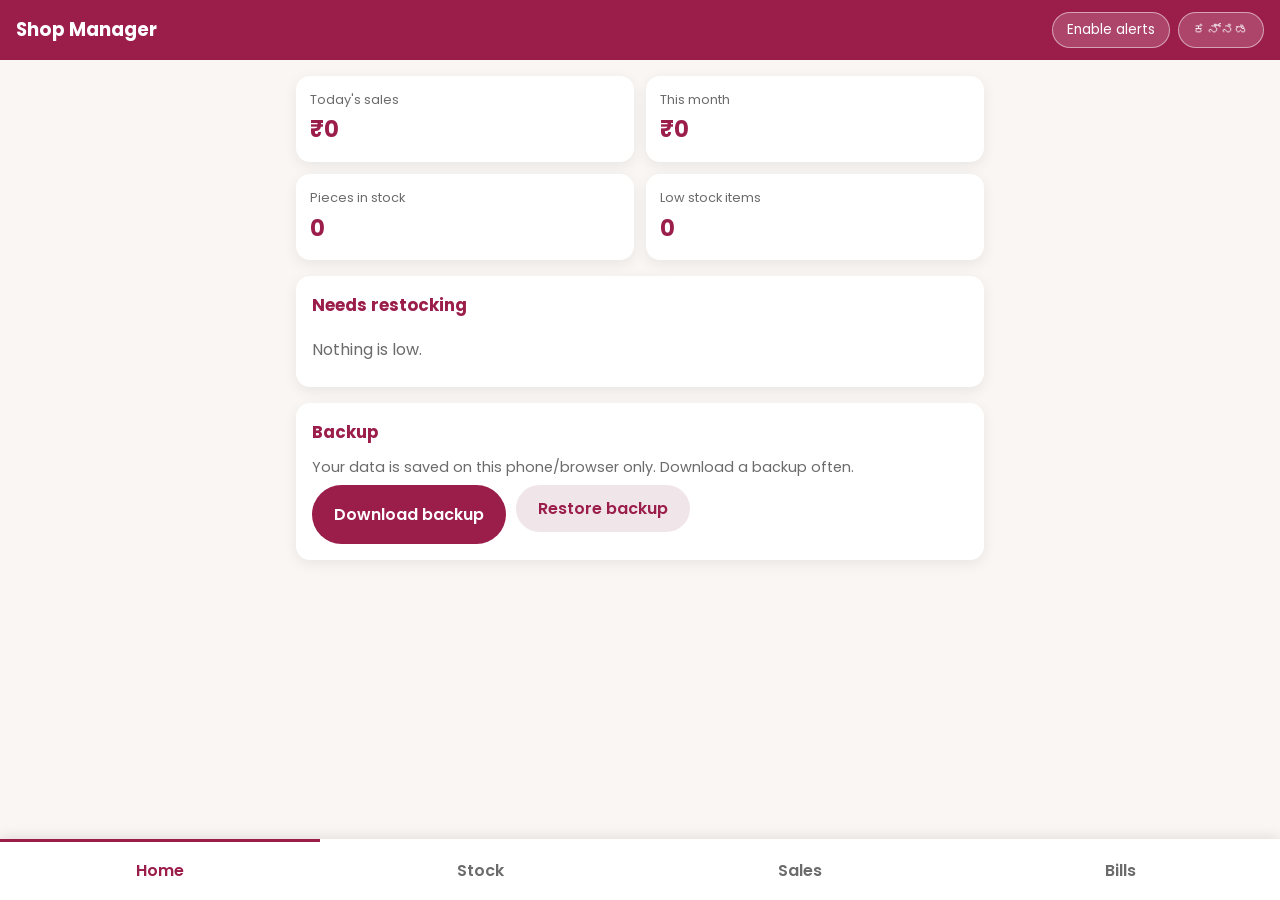
==== admin.html @ 54813d95 "First version" ====
<!DOCTYPE html>
<html lang="en">
<head>
  <meta charset="UTF-8" />
  <meta name="viewport" content="width=device-width, initial-scale=1.0" />
  <meta name="robots" content="noindex, nofollow" />
  <title>Shop Manager</title>
  <link rel="preconnect" href="https://fonts.googleapis.com" />
  <link rel="preconnect" href="https://fonts.gstatic.com" crossorigin />
  <link href="https://fonts.googleapis.com/css2?family=Noto+Sans+Kannada:wght@400;600;700&family=Poppins:wght@400;500;600&display=swap" rel="stylesheet" />
  <link rel="stylesheet" href="admin.css" />
</head>
<body>

  <header class="top">
    <h1 data-i18n="app.title">Shop Manager</h1>
    <div class="top-actions">
      <button id="alertBtn" class="chip" type="button">Enable alerts</button>
      <button id="langBtn" class="chip" type="button">ಕನ್ನಡ</button>
    </div>
  </header>

  <!-- Red banner shown whenever any item has fewer than 3 pieces -->
  <div id="lowBanner" class="banner" hidden></div>

  <main>

    <!-- HOME -->
    <section id="tab-home" class="tab active">
      <div class="stats">
        <div class="stat"><span class="stat-label" data-i18n="dash.today">Today's sales</span><strong id="statToday">₹0</strong></div>
        <div class="stat"><span class="stat-label" data-i18n="dash.month">This month</span><strong id="statMonth">₹0</strong></div>
        <div class="stat"><span class="stat-label" data-i18n="dash.items">Pieces in stock</span><strong id="statPieces">0</strong></div>
        <div class="stat"><span class="stat-label" data-i18n="dash.low">Low stock items</span><strong id="statLow">0</strong></div>
      </div>

      <div class="card">
        <h2 data-i18n="dash.lowList">Needs restocking</h2>
        <div id="lowList"></div>
      </div>

      <div class="card">
        <h2 data-i18n="dash.backup">Backup</h2>
        <p class="muted" data-i18n="dash.backupHelp">Your data is saved on this phone/browser only. Download a backup often.</p>
        <div class="btn-row">
          <button id="exportBtn" class="btn" type="button" data-i18n="btn.export">Download backup</button>
          <label class="btn btn-light" for="importFile" data-i18n="btn.import">Restore backup</label>
          <input id="importFile" type="file" accept="application/json,.json" hidden />
        </div>
      </div>
    </section>

    <!-- STOCK -->
    <section id="tab-stock" class="tab">
      <form id="itemForm" class="card" autocomplete="off">
        <h2 id="itemFormTitle" data-i18n="stock.add">Add item</h2>
        <input type="hidden" id="itemId" />
        <label><span data-i18n="f.name">Item name</span>
          <input id="itemName" type="text" required maxlength="80" /></label>
        <label><span data-i18n="f.category">Category</span>
          <input id="itemCategory" type="text" maxlength="40" placeholder="Saree, Kurti..." /></label>
        <div class="two">
          <label><span data-i18n="f.cost">Cost price (₹)</span>
            <input id="itemCost" type="number" inputmode="decimal" min="0" step="any" /></label>
          <label><span data-i18n="f.price">Selling price (₹)</span>
            <input id="itemPrice" type="number" inputmode="decimal" min="0" step="any" /></label>
        </div>
        <label><span data-i18n="f.qty">Quantity</span>
          <input id="itemQty" type="number" inputmode="numeric" min="0" step="1" value="0" /></label>
        <div class="btn-row">
          <button class="btn" type="submit" data-i18n="btn.save">Save</button>
          <button id="itemCancel" class="btn btn-light" type="button" data-i18n="btn.cancel" hidden>Cancel</button>
        </div>
      </form>

      <input id="stockSearch" class="search" type="search" data-i18n-ph="stock.search" placeholder="Search items" />
      <div id="stockList"></div>
    </section>

    <!-- SALES -->
    <section id="tab-sales" class="tab">
      <form id="saleForm" class="card" autocomplete="off">
        <h2 data-i18n="sales.record">Record a sale</h2>
        <label><span data-i18n="f.item">Item</span>
          <select id="saleItem" required></select></label>
        <div class="two">
          <label><span data-i18n="f.saleQty">Quantity sold</span>
            <input id="saleQty" type="number" inputmode="numeric" min="1" step="1" value="1" required /></label>
          <label><span data-i18n="f.salePrice">Price per piece (₹)</span>
            <input id="salePrice" type="number" inputmode="decimal" min="0" step="any" required /></label>
        </div>
        <label><span data-i18n="f.date">Date</span>
          <input id="saleDate" type="date" required /></label>
        <button class="btn" type="submit" data-i18n="btn.sell">Record sale</button>
      </form>

      <div class="card">
        <h2><span data-i18n="sales.history">Recent sales</span> · <span id="todayTotal" class="muted">₹0</span></h2>
        <div id="salesList"></div>
      </div>
    </section>

    <!-- BILLS -->
    <section id="tab-bills" class="tab">
      <form id="billForm" class="card" autocomplete="off">
        <h2 data-i18n="bills.add">Save wholesale bill</h2>
        <label><span data-i18n="f.photo">Photo of the list</span>
          <input id="billPhoto" type="file" accept="image/*" /></label>
        <img id="billPreview" class="preview" alt="" hidden />
        <label><span data-i18n="f.supplier">Supplier</span>
          <input id="billSupplier" type="text" maxlength="80" /></label>
        <div class="two">
          <label><span data-i18n="f.date">Date</span>
            <input id="billDate" type="date" required /></label>
          <label><span data-i18n="f.amount">Total amount (₹)</span>
            <input id="billAmount" type="number" inputmode="decimal" min="0" step="any" /></label>
        </div>
        <label><span data-i18n="f.note">Note</span>
          <input id="billNote" type="text" maxlength="120" /></label>
        <button class="btn" type="submit" data-i18n="btn.save">Save</button>
      </form>

      <div class="card">
        <h2 data-i18n="bills.history">Saved bills</h2>
        <div id="billList"></div>
      </div>
    </section>

  </main>

  <nav class="bottom-nav">
    <button class="nav-btn active" data-tab="home" type="button" data-i18n="nav.home">Home</button>
    <button class="nav-btn" data-tab="stock" type="button" data-i18n="nav.stock">Stock</button>
    <button class="nav-btn" data-tab="sales" type="button" data-i18n="nav.sales">Sales</button>
    <button class="nav-btn" data-tab="bills" type="button" data-i18n="nav.bills">Bills</button>
  </nav>

  <!-- Full-size bill photo viewer -->
  <div id="viewer" class="viewer" hidden>
    <button id="viewerClose" class="btn btn-light" type="button" data-i18n="btn.close">Close</button>
    <img id="viewerImg" alt="" />
    <p id="viewerCaption"></p>
  </div>

  <div id="toast" class="toast" hidden></div>

  <script src="admin.js"></script>
</body>
</html>
---- admin.css ----
:root {
  --primary: #9b1d4a;
  --primary-dark: #7a1439;
  --accent: #d9a441;
  --bg: #faf6f3;
  --card: #ffffff;
  --text: #2b2b2b;
  --muted: #6b6b6b;
  --ok: #1b8a4b;
  --warn: #c77700;
  --bad: #c62828;
  --radius: 14px;
  --shadow: 0 4px 14px rgba(0, 0, 0, 0.07);
}

* { box-sizing: border-box; margin: 0; padding: 0; }
[hidden] { display: none !important; }

body {
  font-family: "Poppins", sans-serif;
  background: var(--bg);
  color: var(--text);
  line-height: 1.6;
  padding-bottom: 84px;
}
body.kn { font-family: "Noto Sans Kannada", "Poppins", sans-serif; line-height: 1.8; }

/* TOP BAR */
.top {
  position: sticky; top: 0; z-index: 50;
  display: flex; align-items: center; justify-content: space-between; gap: 10px;
  background: var(--primary); color: #fff; padding: 12px 16px;
}
.top h1 { font-size: 1.15rem; }
.top-actions { display: flex; gap: 8px; }
.chip {
  background: rgba(255, 255, 255, 0.18); color: #fff; border: 1px solid rgba(255, 255, 255, 0.5);
  border-radius: 999px; padding: 6px 14px; font: inherit; font-size: 0.85rem; cursor: pointer;
}
.chip.on { background: #fff; color: var(--primary); }

.banner {
  background: var(--bad); color: #fff; padding: 10px 16px; font-weight: 600; cursor: pointer; text-align: center;
}

main { width: min(720px, 100%); margin: 0 auto; padding: 16px; }
.tab { display: none; }
.tab.active { display: block; }

/* CARDS & FORMS */
.card {
  background: var(--card); border-radius: var(--radius); box-shadow: var(--shadow);
  padding: 16px; margin-bottom: 16px;
}
.card h2 { font-size: 1.05rem; color: var(--primary); margin-bottom: 10px; }
label { display: block; margin-bottom: 12px; font-size: 0.9rem; font-weight: 500; }
label span { display: block; margin-bottom: 4px; color: var(--muted); }
input, select {
  width: 100%; padding: 10px 12px; border: 1px solid #ddd; border-radius: 10px;
  font: inherit; background: #fff; color: var(--text);
}
input:focus, select:focus { outline: 2px solid var(--accent); border-color: var(--accent); }
.two { display: grid; grid-template-columns: 1fr 1fr; gap: 12px; }
.search { margin-bottom: 14px; }
.muted { color: var(--muted); font-size: 0.9rem; }

.btn-row { display: flex; gap: 10px; flex-wrap: wrap; margin-top: 6px; }
.btn {
  display: inline-block; background: var(--primary); color: #fff; border: none; border-radius: 999px;
  padding: 11px 22px; font: inherit; font-weight: 600; cursor: pointer; text-align: center;
}
.btn:hover { background: var(--primary-dark); }
.btn-light { background: #f0e6e9; color: var(--primary); }
.btn-light:hover { background: #e6d6db; }
.card > .btn { margin-top: 4px; }

.link {
  background: none; border: none; font: inherit; font-size: 0.85rem; font-weight: 600;
  color: var(--primary); cursor: pointer; padding: 4px 6px;
}
.link.danger { color: var(--bad); }

/* HOME STATS */
.stats { display: grid; grid-template-columns: 1fr 1fr; gap: 12px; margin-bottom: 16px; }
.stat {
  background: var(--card); border-radius: var(--radius); box-shadow: var(--shadow);
  padding: 14px; display: flex; flex-direction: column; gap: 2px;
}
.stat-label { font-size: 0.8rem; color: var(--muted); }
.stat strong { font-size: 1.4rem; color: var(--primary); }

/* LIST ROWS */
.row {
  display: flex; align-items: center; justify-content: space-between; gap: 10px;
  padding: 12px 0; border-bottom: 1px solid #f0eaee;
}
.row:last-child { border-bottom: none; }
.row-main { display: flex; flex-direction: column; min-width: 0; flex: 1; }
.row-main strong { overflow-wrap: anywhere; }
.row-side { display: flex; flex-direction: column; align-items: flex-end; gap: 2px; }
.row-actions { display: flex; flex-wrap: wrap; gap: 2px; margin-top: 4px; }
.empty { color: var(--muted); padding: 8px 0; }

.item {
  background: var(--card); border-radius: var(--radius); box-shadow: var(--shadow);
  padding: 14px; margin-bottom: 12px; border-left: 5px solid var(--ok);
}
.item.low { border-left-color: var(--warn); }
.item.out { border-left-color: var(--bad); }
.item-head { display: flex; justify-content: space-between; align-items: flex-start; gap: 10px; }
.badge {
  font-size: 0.78rem; font-weight: 600; padding: 3px 10px; border-radius: 999px; white-space: nowrap;
  background: #e3f4ea; color: var(--ok);
}
.badge.warn { background: #fff0d9; color: var(--warn); }
.badge.bad { background: #fde3e3; color: var(--bad); }

/* BILLS */
.preview { width: 100%; max-height: 260px; object-fit: contain; border-radius: 10px; margin-bottom: 12px; background: #f3eded; }
.bill { display: flex; align-items: center; gap: 12px; padding: 10px 0; border-bottom: 1px solid #f0eaee; }
.bill:last-child { border-bottom: none; }
.thumb {
  width: 64px; height: 64px; object-fit: cover; border-radius: 10px; background: #f3eded; cursor: pointer; flex: none;
}
.bill .row-main span { display: block; }

/* BOTTOM NAV */
.bottom-nav {
  position: fixed; left: 0; right: 0; bottom: 0; z-index: 60; display: flex;
  background: #fff; box-shadow: 0 -2px 12px rgba(0, 0, 0, 0.1);
}
.nav-btn {
  flex: 1; padding: 16px 4px; background: none; border: none; font: inherit; font-weight: 600;
  color: var(--muted); cursor: pointer; border-top: 3px solid transparent;
}
.nav-btn.active { color: var(--primary); border-top-color: var(--primary); }

/* VIEWER + TOAST */
.viewer {
  position: fixed; inset: 0; z-index: 100; background: rgba(0, 0, 0, 0.92);
  display: flex; flex-direction: column; align-items: center; gap: 12px; padding: 16px; overflow: auto;
}
.viewer img { max-width: 100%; max-height: 80vh; object-fit: contain; }
.viewer p { color: #fff; }
.toast {
  position: fixed; left: 50%; bottom: 96px; transform: translateX(-50%); z-index: 120;
  background: #2b2b2b; color: #fff; padding: 10px 18px; border-radius: 999px; max-width: 92%;
  text-align: center; font-size: 0.9rem; box-shadow: var(--shadow);
}
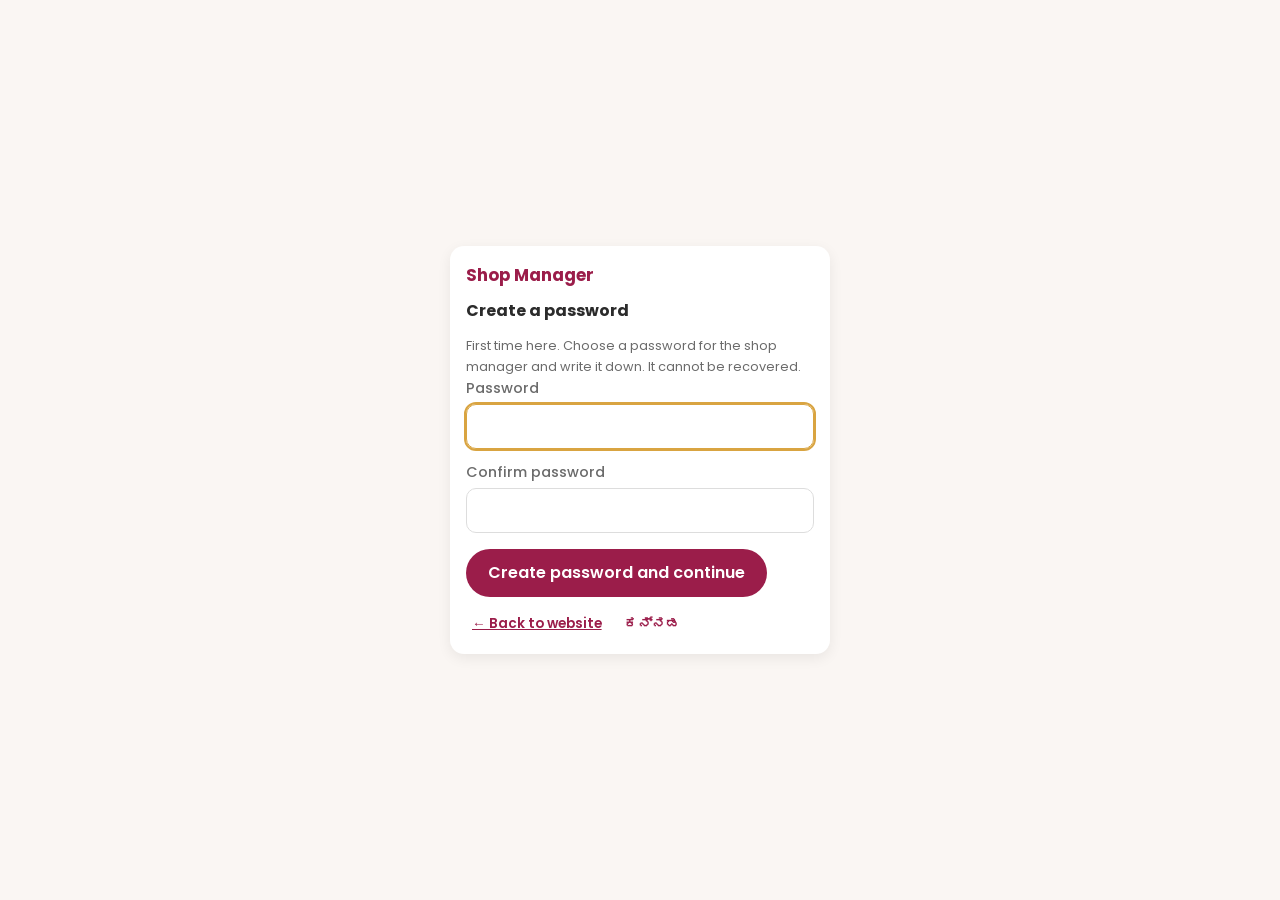
==== commit c1bb0e1d: "First version" ====
--- a/admin.html
+++ b/admin.html
@@ -8,13 +8,25 @@
   <link rel="preconnect" href="https://fonts.googleapis.com" />
   <link rel="preconnect" href="https://fonts.gstatic.com" crossorigin />
   <link href="https://fonts.googleapis.com/css2?family=Noto+Sans+Kannada:wght@400;600;700&family=Poppins:wght@400;500;600&display=swap" rel="stylesheet" />
+  <script>
+    // Not logged in? Go to the login page before anything is shown.
+    (function () {
+      try {
+        if (!localStorage.getItem("shopManagerLock.v1") || sessionStorage.getItem("shopManagerAuth") !== "1") {
+          document.documentElement.style.display = "none";
+          location.replace("login.html");
+        }
+      } catch (e) { location.replace("login.html"); }
+    })();
+  </script>
   <link rel="stylesheet" href="admin.css" />
 </head>
 <body>
 
   <header class="top">
-    <h1 data-i18n="app.title">Shop Manager</h1>
+    <h1 id="appTitle">Shop Manager</h1>
     <div class="top-actions">
+      <button id="lockBtn" class="chip" type="button" data-i18n="lock.lockNow">Log out</button>
       <button id="alertBtn" class="chip" type="button">Enable alerts</button>
       <button id="langBtn" class="chip" type="button">ಕನ್ನಡ</button>
     </div>
@@ -27,6 +39,26 @@
 
     <!-- HOME -->
     <section id="tab-home" class="tab active">
+      <form id="settingsForm" class="card" autocomplete="off">
+        <h2 data-i18n="set.title">Shop details</h2>
+        <label><span data-i18n="set.shopName">Shop name</span>
+          <input id="shopName" type="text" maxlength="60" /></label>
+        <button class="btn" type="submit" data-i18n="btn.save">Save</button>
+      </form>
+
+      <form id="passwordForm" class="card" autocomplete="off">
+        <h2 data-i18n="pw.title">Password</h2>
+        <p id="pwStatus" class="muted"></p>
+        <label id="pwCurrentWrap"><span data-i18n="pw.current">Current password</span>
+          <input id="pwCurrent" type="password" autocomplete="current-password" /></label>
+        <label><span data-i18n="pw.new">New password</span>
+          <input id="pwNew" type="password" autocomplete="new-password" /></label>
+        <label><span data-i18n="pw.confirm">Confirm new password</span>
+          <input id="pwConfirm" type="password" autocomplete="new-password" /></label>
+        <div class="btn-row">
+          <button class="btn" type="submit" data-i18n="pw.save">Save password</button>        </div>
+      </form>
+
       <div class="stats">
         <div class="stat"><span class="stat-label" data-i18n="dash.today">Today's sales</span><strong id="statToday">₹0</strong></div>
         <div class="stat"><span class="stat-label" data-i18n="dash.month">This month</span><strong id="statMonth">₹0</strong></div>
@@ -126,6 +158,26 @@
       </div>
     </section>
 
+    <!-- REPORTS -->
+    <section id="tab-reports" class="tab">
+      <div class="card no-print">
+        <h2 data-i18n="rep.make">Make a report</h2>
+        <label><span data-i18n="rep.period">Report for</span>
+          <select id="repKind">
+            <option value="day" data-i18n="rep.day">Day</option>
+            <option value="week" data-i18n="rep.week">Week (Mon–Sun)</option>
+            <option value="month" data-i18n="rep.month">Month</option>
+            <option value="year" data-i18n="rep.year">Year</option>
+          </select></label>
+        <label><span data-i18n="rep.pickDate">Choose any date inside the period</span>
+          <input id="repDate" type="date" /></label>
+        <p id="repRange" class="muted"></p>
+        <button id="repDownload" class="btn" type="button" data-i18n="rep.download">Download PDF</button>
+        <p class="muted" data-i18n="rep.howto">A print window opens. Choose 'Save as PDF' as the printer, then tap Save.</p>
+      </div>
+      <div id="reportPreview" class="report"></div>
+    </section>
+
   </main>
 
   <nav class="bottom-nav">
@@ -133,6 +185,7 @@
     <button class="nav-btn" data-tab="stock" type="button" data-i18n="nav.stock">Stock</button>
     <button class="nav-btn" data-tab="sales" type="button" data-i18n="nav.sales">Sales</button>
     <button class="nav-btn" data-tab="bills" type="button" data-i18n="nav.bills">Bills</button>
+    <button class="nav-btn" data-tab="reports" type="button" data-i18n="nav.reports">Reports</button>
   </nav>
 
   <!-- Full-size bill photo viewer -->
@@ -144,6 +197,7 @@
 
   <div id="toast" class="toast" hidden></div>
 
+  <script src="auth.js"></script>
   <script src="admin.js"></script>
 </body>
 </html>
--- a/admin.css
+++ b/admin.css
@@ -28,7 +28,7 @@
 /* TOP BAR */
 .top {
   position: sticky; top: 0; z-index: 50;
-  display: flex; align-items: center; justify-content: space-between; gap: 10px;
+  display: flex; align-items: center; justify-content: space-between; gap: 10px; flex-wrap: wrap;
   background: var(--primary); color: #fff; padding: 12px 16px;
 }
 .top h1 { font-size: 1.15rem; }
@@ -130,7 +130,7 @@
   background: #fff; box-shadow: 0 -2px 12px rgba(0, 0, 0, 0.1);
 }
 .nav-btn {
-  flex: 1; padding: 16px 4px; background: none; border: none; font: inherit; font-weight: 600;
+  flex: 1; padding: 16px 2px; background: none; border: none; font: inherit; font-size: 0.82rem; font-weight: 600;
   color: var(--muted); cursor: pointer; border-top: 3px solid transparent;
 }
 .nav-btn.active { color: var(--primary); border-top-color: var(--primary); }
@@ -142,6 +142,53 @@
 }
 .viewer img { max-width: 100%; max-height: 80vh; object-fit: contain; }
 .viewer p { color: #fff; }
+/* REPORTS (on screen) */
+.report {
+  background: #fff; border-radius: var(--radius); box-shadow: var(--shadow);
+  padding: 16px; overflow-x: auto; margin-bottom: 16px;
+}
+.r-head { text-align: center; margin-bottom: 14px; }
+.r-head h2 { color: var(--primary); font-size: 1.3rem; }
+.r-head h3 { font-size: 1rem; margin-top: 2px; }
+.r-small { font-size: 0.8rem; color: var(--muted); }
+.report h4 {
+  margin: 18px 0 8px; color: var(--primary); font-size: 0.95rem;
+  border-bottom: 2px solid var(--accent); padding-bottom: 3px;
+}
+.r-sum { display: grid; grid-template-columns: repeat(auto-fit, minmax(150px, 1fr)); gap: 8px; margin-top: 6px; }
+.r-sum div { background: #faf6f3; border-radius: 10px; padding: 8px 10px; display: flex; flex-direction: column; }
+.r-sum span { font-size: 0.75rem; color: var(--muted); }
+.r-sum strong { font-size: 1.05rem; }
+.rtable { width: 100%; border-collapse: collapse; font-size: 0.82rem; margin-top: 6px; }
+.rtable th, .rtable td { padding: 6px 8px; border-bottom: 1px solid #eee; }
+.rtable th { background: #f6ecef; text-align: left; font-weight: 600; }
+.rtable .r { text-align: right; }
+.rtable tfoot td { font-weight: 700; border-top: 2px solid var(--primary); }
+.r-none { color: var(--muted); font-size: 0.85rem; margin-top: 6px; }
+
+/* REPORTS (when printed or saved as PDF) */
+@media print {
+  @page { size: A4; margin: 14mm; }
+  .top, .banner, .bottom-nav, .toast, .viewer, .no-print { display: none !important; }
+  body { background: #fff; padding: 0; color: #000; }
+  main { width: 100%; padding: 0; }
+  .report { box-shadow: none; padding: 0; overflow: visible; margin: 0; }
+  .rtable { font-size: 9.5pt; }
+  .rtable thead { display: table-header-group; }
+  .rtable tr { page-break-inside: avoid; }
+  .report h4 { page-break-after: avoid; }
+  * { -webkit-print-color-adjust: exact; print-color-adjust: exact; }
+}
+
+/* LOCK SCREEN */
+.lock {
+  position: fixed; inset: 0; z-index: 200; background: var(--bg); overflow: auto;
+  display: flex; align-items: center; justify-content: center; padding: 16px;
+}
+.lock .card { width: min(380px, 100%); margin: 0; }
+.lock .muted { margin-top: 12px; font-size: 0.8rem; }
+.error { color: var(--bad); font-weight: 600; margin-top: 10px; }
+
 .toast {
   position: fixed; left: 50%; bottom: 96px; transform: translateX(-50%); z-index: 120;
   background: #2b2b2b; color: #fff; padding: 10px 18px; border-radius: 999px; max-width: 92%;
